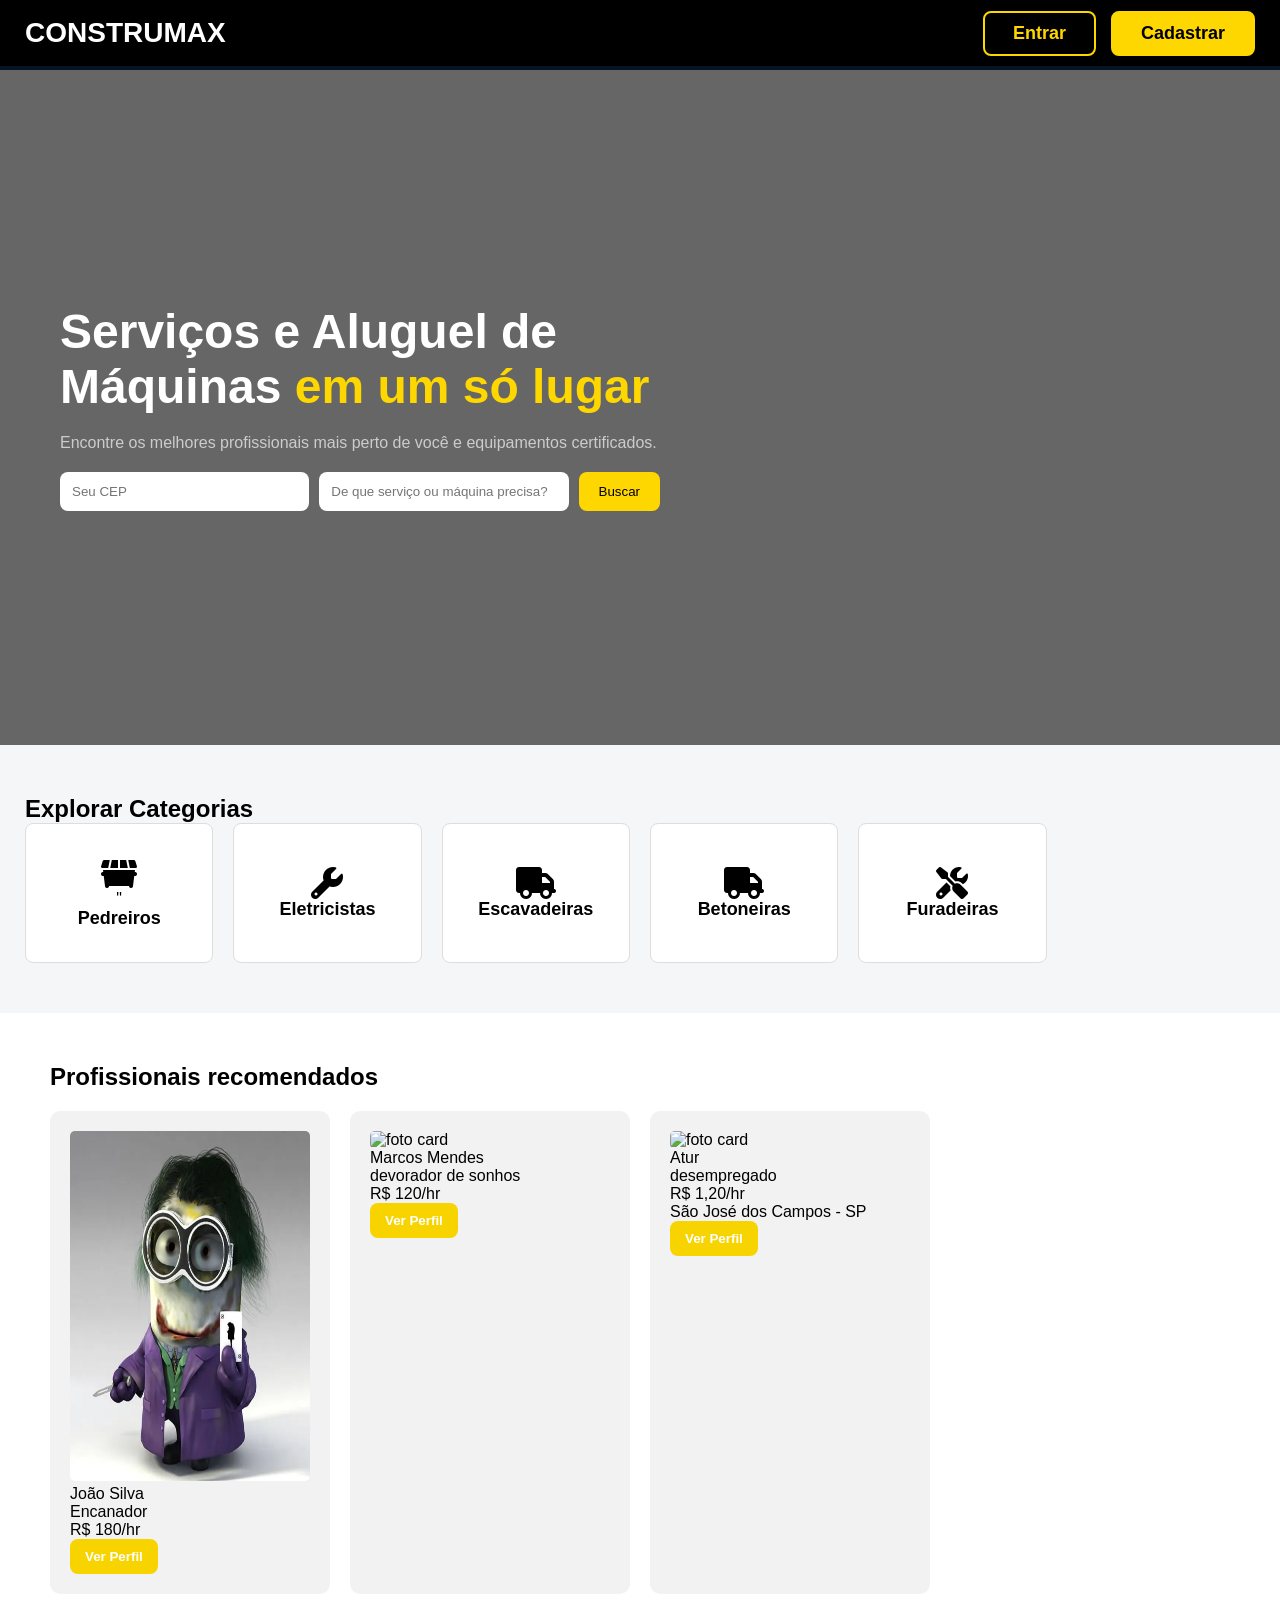
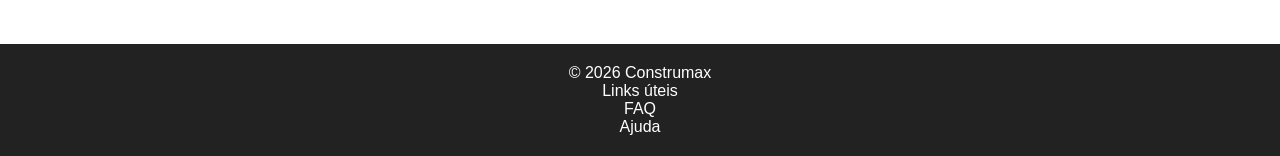
==== TCC.-definitivo-main-main/index.html @ 92649231 "resolvendo oq eu fiz de errado (tudo)" ====
<!DOCTYPE html>
<html lang="pt-br">
<head>
<meta charset="UTF-8">
<meta name="viewport" content="width=device-width, initial-scale=1.0">
<title>Construmax</title>

<link rel="stylesheet" href="style.css">
<link rel="stylesheet" href="https://cdnjs.cloudflare.com/ajax/libs/font-awesome/6.5.1/css/all.min.css">
<link href="https://fonts.googleapis.com/css2?family=Bebas+Neue&family=Barlow:wght@400;500;600;700&display=swap" rel="stylesheet">
</head>

<body>
    
<header class="navbar">
    <div class="logo">
        <span>CONSTRUMAX</span>
    </div>


    <nav class="menu">
         <a href="#" class="fx-push">Início</a>
        <a href="#" class="fx-push"></a>
        <a href="#" class="fx-push"><svg xmlns="http://www.w3.org/2000/svg" width="16" height="16" fill="currentColor" class="bi bi-heart" viewBox="0 0 16 16">
  <path d="m8 2.748-.717-.737C5.6.281 2.514.878 1.4 3.053c-.523 1.023-.641 2.5.314 4.385.92 1.815 2.834 3.989 6.286 6.357 3.452-2.368 5.365-4.542 6.286-6.357.955-1.886.838-3.362.314-4.385C13.486.878 10.4.28 8.717 2.01zM8 15C-7.333 4.868 3.279-3.04 7.824 1.143q.09.083.176.171a3 3 0 0 1 .176-.17C12.72-3.042 23.333 4.867 8 15"/>
</svg> Favoritos</a>
        <a href="#" class="fx-push"><svg xmlns="http://www.w3.org/2000/svg" width="16" height="16" fill="currentColor" class="bi bi-chat-left" viewBox="0 0 16 16">
  <path d="M14 1a1 1 0 0 1 1 1v8a1 1 0 0 1-1 1H4.414A2 2 0 0 0 3 11.586l-2 2V2a1 1 0 0 1 1-1zM2 0a2 2 0 0 0-2 2v12.793a.5.5 0 0 0 .854.353l2.853-2.853A1 1 0 0 1 4.414 12H14a2 2 0 0 0 2-2V2a2 2 0 0 0-2-2z"/>
</svg> Chat </a>


    </nav>
    <div class="nav-buttons">
        <button class="btn-login">Entrar</button>
        <button class="btn-cadastro">Cadastrar</button>
    </div>
    </nav>
</header>


<section class="hero">
    <div class="hero-content">
        <h1>
            Serviços e Aluguel de Máquinas
            <span>em um só lugar</span>
        </h1>


        <p>
            Encontre os melhores profissionais mais perto de você e equipamentos certificados.
        </p>


        <div class="search-box">
            <input type="text" placeholder= "Seu CEP">
            <input type="text" placeholder="De que serviço ou máquina precisa?">
            <button>Buscar</button>
        </div>
    </div>
</section>


<section class="categorias">


    <h2>Explorar Categorias</h2>


    <div class="categorias-grid">
        <div class="servico-card">
            <i class="fa-solid fa-dumpster"></i>"
            <h3>Pedreiros</h3>
        </div>


        <div class="servico-card">
            <i class="fa-solid fa-wrench"></i>
            <h3>Eletricistas</h3>
        </div>


        <div class="servico-card">
            <i class="fa-solid fa-truck"></i>
            <h3>Escavadeiras</h3>
        </div>


        <div class="servico-card">
            <i class="fa-solid fa-truck"></i>
            <h3>Betoneiras</h3>
        </div>


        <div class="servico-card">
            <i class="fa-solid fa-screwdriver-wrench"></i>
            <h3>Furadeiras</h3>
        </div>
    </div>
</section>


<section class="profissionais">
    <h2>Profissionais recomendados</h2>


    <div class="cards">
        <div class="card">
            <img src="/TCC.-definitivo-main-main/img/minions-assasino.webp" alt="foto card">
            <p>João Silva</p>
            <p>Encanador</p>
            <p>R$ 180/hr</p>
            <button >Ver Perfil</button>
        </div>


        <div class="card">
            <img src="/TCC.-definitivo-main-main/img/minios-django.webp" alt="foto card">
            <p>Marcos Mendes</p>
            <p>devorador de sonhos </p>
            <p>R$ 120/hr</p>
            <button>Ver Perfil</button>
        </div>


        <div class="card">
            <img src="/TCC.-definitivo-main-main/img/mionios-subzero.webp" alt="foto card">
            <p>Atur</p>
            <p> desempregado</p>
            <p>R$ 1,20/hr</p>
            <p>São José dos Campos - SP</p>
            <button>Ver Perfil</button>
        </div>
    </div>
</section>




<footer class="footer">
    <p> © 2026 Construmax</p>
    <p>Links úteis</p>
    <p>FAQ</p>
    <p>Ajuda</p>
</footer>




</body>
</html>
---- TCC.-definitivo-main-main/style.css ----
* {
    margin: 0;
    padding: 0;
    box-sizing: border-box;
    font-family: Arial, sans-serif;
}




/* começo do negocio */
.navbar {
    height: 70px;
    background: #000;
    border-bottom: 4px solid #071426;
    display: flex;
    align-items: center;
    justify-content: space-between;
    padding: 0 25px;
}


.logo {
    display: flex;
    align-items: center;
    gap: 12px;
    color: white;
    font-size: 28px;
    font-weight: bold;
}
.menu {
    display: flex;
    gap: 45px;
}


.menu a {
    color: rgb(0, 0, 0);
    text-decoration: none;
    font-size: 18px;
    font-weight: bold;
}


.nav-buttons {
    display: flex;
    gap: 15px;
}


.nav-buttons button {
    padding: 10px 28px;
    border-radius: 8px;
    font-size: 18px;
    font-weight: bold;
    cursor: pointer;
}


.btn-login {
    background: transparent;
    color: #FFD700;
    border: 2px solid #FFD700;
}


.btn-cadastro {
    background: #FFD700;
    color: black;
    border: 2px solid #FFD700;
}


/* BOTAO COM EFEITO */
.fx-push {
    color: #000000;
    background: linear-gradient(145deg, #FFD700 0%);
    box-shadow: 0 2px 0 #000000, 0 1px 3px rgba(0, 0, 0, 0.3);
    transition: all 0.1s ease;
    padding: 8px 15px;
    border-radius: 5px;
    display: inline-block;
}


.fx-push:hover {
    box-shadow: 0 2px 0 #000000, 0 1px 1px rgba(0, 0, 0, 0.3);
    transform: translateY(4px);
}


.fx-push:active {
    box-shadow: 0 0 0 #000000, 0 1px 2px rgba(0, 0, 0, 0.3);
    transform: translateY(2px);
}
/* layout de inicio */
.hero {
    height: 75vh;
    background: url('https://i.ytimg.com/vi/7lHr6QIutrg/maxresdefault.jpg') no-repeat center/cover;
    position: relative;
    display: flex;
    align-items: center;
    padding: 60px;
}


.hero:before {
    content: "";
    position: absolute;
    inset: 0;
    background: rgba(0, 0, 0, 0.6);
}


.hero-content {
    position: relative;
    max-width: 600px;
    color: white;
}


.hero h1 {
    font-size: 48px;
}


.hero span {
    color: #FFD700;
}


.hero p {
    margin: 20px 0;
    color: #ccc;
}




/* a caixinha de busca */
.search-box {
    display: flex;
    gap: 10px;
}


.search-box input {
    flex: 1;
    padding: 12px;
    border-radius: 8px;
    border: none;
}


.search-box button {
    padding: 12px 20px;
    border: none;
    border-radius: 8px;
    background: #FFD700;
    cursor: pointer;
}




/* CATEGORIAS aba */
.categorias {
    background: #f5f6f8;
    padding: 50px 25px;
    text-align: left;
}


.categorias-grid {
    display: grid;
    grid-template-columns: repeat(6, 1fr);
    gap: 20px;
}




/* CARDS DE CATEGORIAS */
.servico-card {
    height: 140px;
    background: white;
    border: 1px solid #ddd;
    border-radius: 8px;
    display: flex;
    flex-direction: column;
    align-items: center;
    justify-content: center;
    gap: center;
    cursor: pointer;
    transition: 0.3s ease;
}


.servico-card i {
    font-size: 32px;
    color: #000;
}


.servico-card h3 {
    font-size: 18px;
    color: #000000;
}


.servico-card:hover {
    transform: translateY(-6px);
    background: #FFD700;
    box-shadow: 0 8px 18px rgba(0, 0, 0, 0.15);
}


.servico-card:hover h3,
.servico-card:hover i {
    color: #000;
}




/* PROFISSIONAIS ais ais  */
.profissionais {
    padding: 50px;
    text-align: left;
}


.cards {
    display: grid;
    grid-template-columns: repeat(4, 2fr);
    justify-content: center;
    gap: 20px;
    margin-top: 20px;
}




/* CARDS DE PROFISSIONAIS slay */
.card {
    padding: 20px;
    background: #f2f2f2;
    border-radius: 10px;
    transition: transform 0.3s ease, box-shadow 0.3s ease;
}


.card:hover {
    transform: translateY(-8px);
    box-shadow: 0 8px 20px rgba(0, 0, 0, 0.2);
}


.card img {
    height: 350px;
    width: 100%;
    border-radius: 5px;
    transition: transform 0.3s ease;
}


.card:hover img {
    transform: scale(1.03);
}


.card button {
    color: white;
    border: none;
    background-color: rgba(247, 212, 0, 1);
    padding: 10px 15px;
    border-radius: 8px;
    cursor: pointer;
    font-weight: bold;
    transition: 0.3s;
}


.card button:hover {
    background-color: rgba(247, 212, 0, 0.8);
    transform: scale(1.1);
}




/* aquela parte final q ningeum le */
.footer {
    background: #222;
    color: white;
    padding: 20px;
    text-align: center;
}
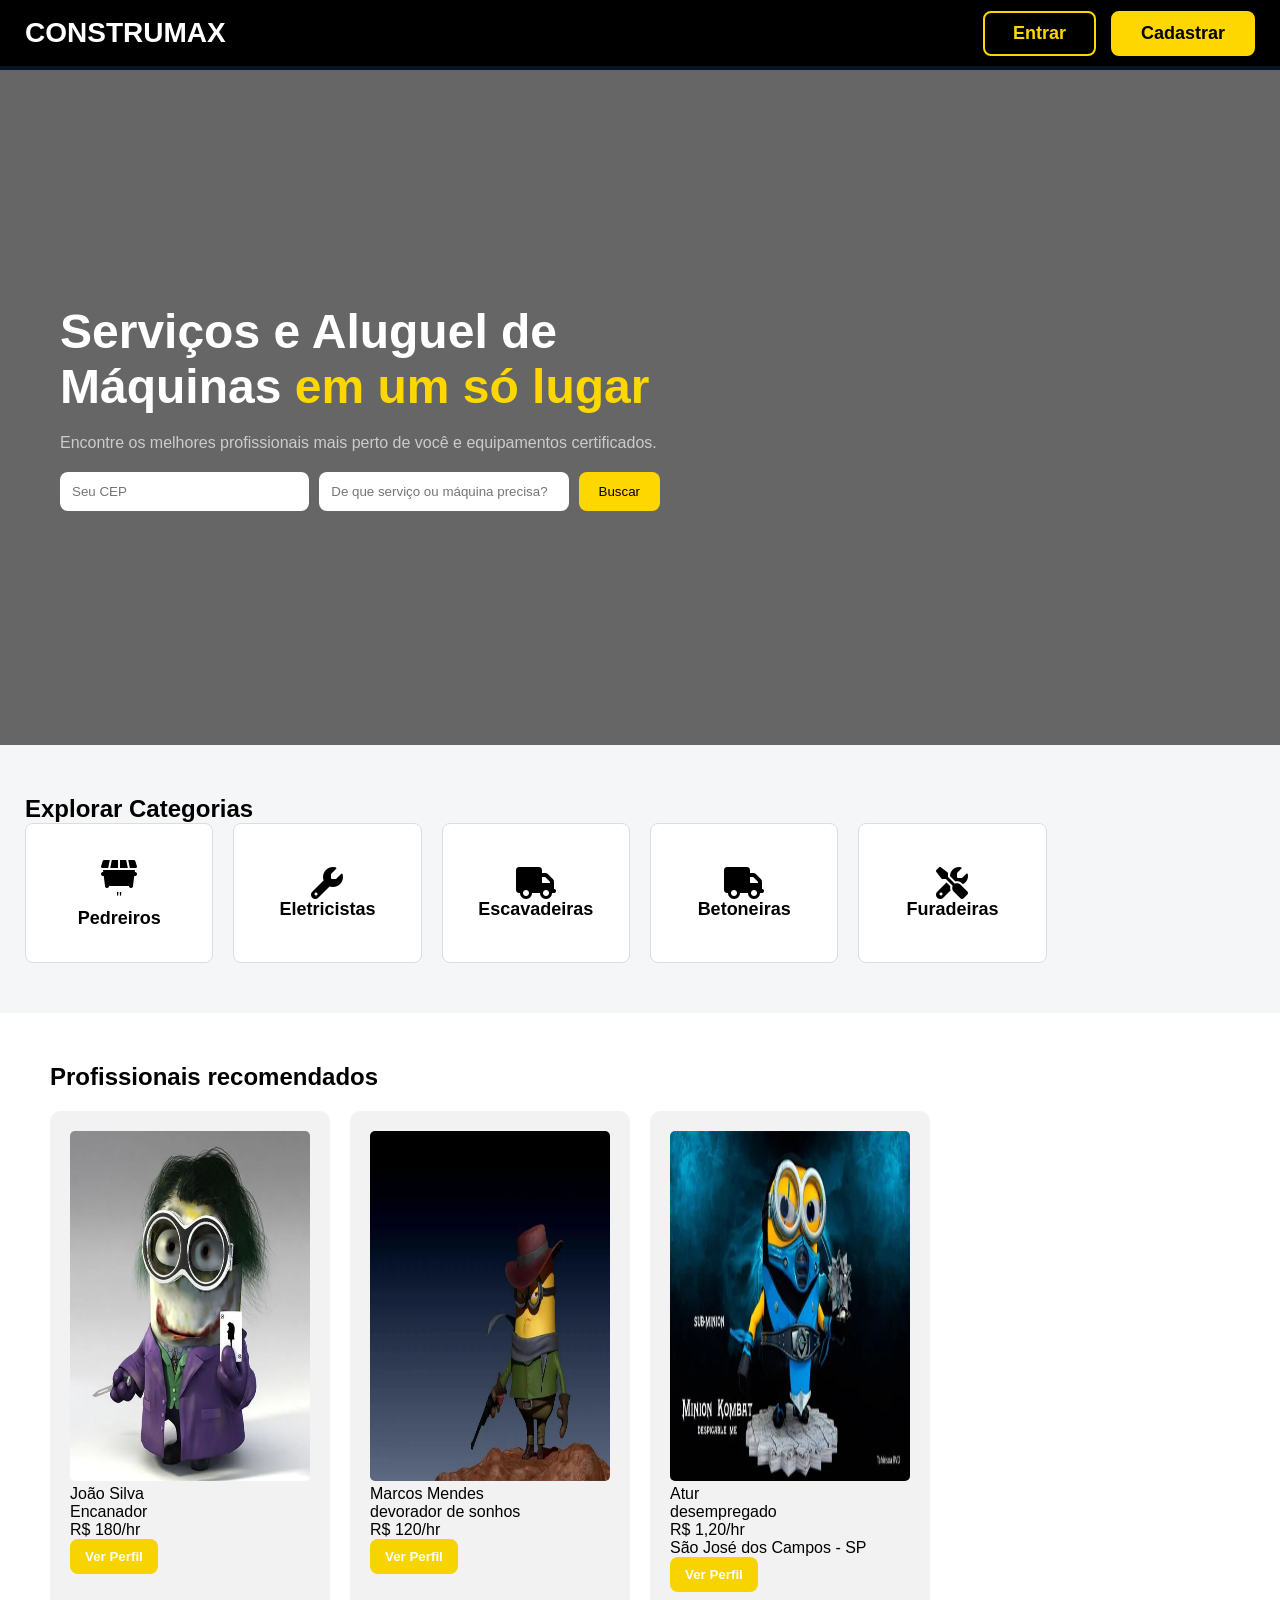
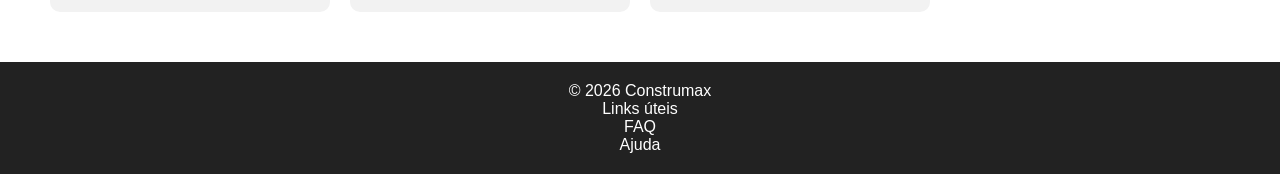
==== commit 34edc462: "acho que agora foi nao e possivel" ====
--- a/TCC.-definitivo-main-main/index.html
+++ b/TCC.-definitivo-main-main/index.html
@@ -105,7 +105,7 @@
 
     <div class="cards">
         <div class="card">
-            <img src="/TCC.-definitivo-main-main/img/minions-assasino.webp" alt="foto card">
+            <img src="img/minions-assasino.webp" alt="foto card">
             <p>João Silva</p>
             <p>Encanador</p>
             <p>R$ 180/hr</p>
@@ -114,7 +114,7 @@
 
 
         <div class="card">
-            <img src="/TCC.-definitivo-main-main/img/minios-django.webp" alt="foto card">
+            <img src="img/minios-django.webp" alt="foto card">
             <p>Marcos Mendes</p>
             <p>devorador de sonhos </p>
             <p>R$ 120/hr</p>
@@ -123,7 +123,7 @@
 
 
         <div class="card">
-            <img src="/TCC.-definitivo-main-main/img/mionios-subzero.webp" alt="foto card">
+            <img src="img/mionios-subzero.webp" alt="foto card">
             <p>Atur</p>
             <p> desempregado</p>
             <p>R$ 1,20/hr</p>
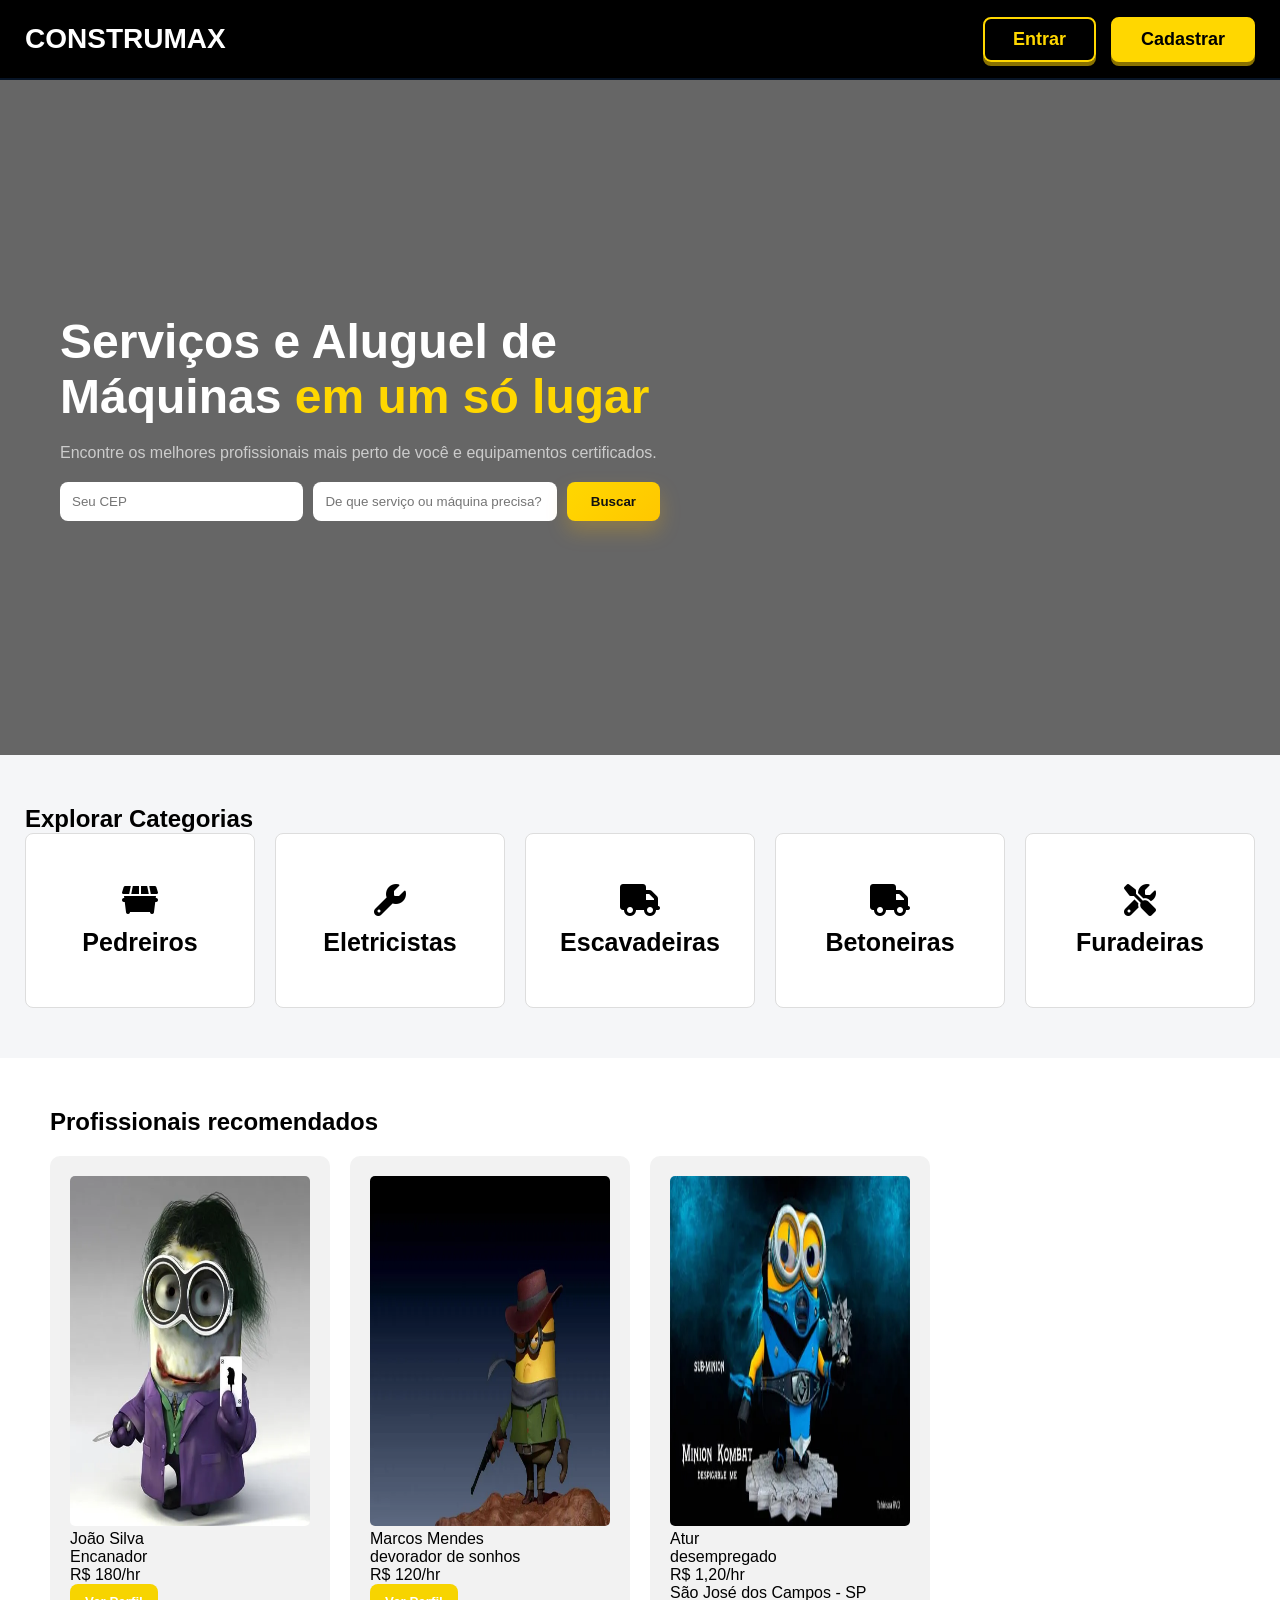
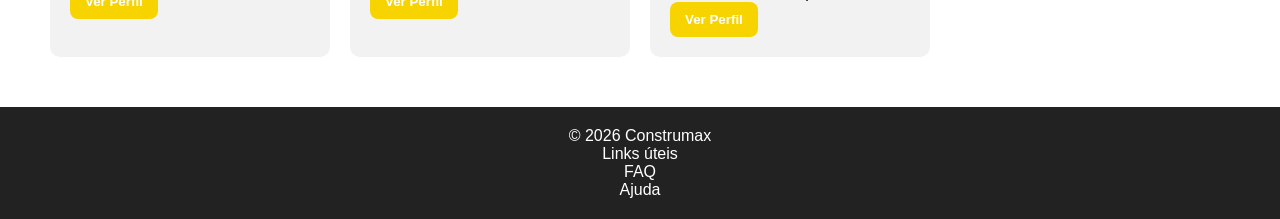
==== commit 38d7a6a9: "mudanca nas categorias, ainda precisa mudar" ====
--- a/TCC.-definitivo-main-main/index.html
+++ b/TCC.-definitivo-main-main/index.html
@@ -18,9 +18,9 @@
     </div>
 
 
-    <nav class="menu">
+    <nav class="menu"> 
          <a href="#" class="fx-push">Início</a>
-        <a href="#" class="fx-push"></a>
+        <a href="#" class="fx-push">bota aqlgo aqui</a>
         <a href="#" class="fx-push"><svg xmlns="http://www.w3.org/2000/svg" width="16" height="16" fill="currentColor" class="bi bi-heart" viewBox="0 0 16 16">
   <path d="m8 2.748-.717-.737C5.6.281 2.514.878 1.4 3.053c-.523 1.023-.641 2.5.314 4.385.92 1.815 2.834 3.989 6.286 6.357 3.452-2.368 5.365-4.542 6.286-6.357.955-1.886.838-3.362.314-4.385C13.486.878 10.4.28 8.717 2.01zM8 15C-7.333 4.868 3.279-3.04 7.824 1.143q.09.083.176.171a3 3 0 0 1 .176-.17C12.72-3.042 23.333 4.867 8 15"/>
 </svg> Favoritos</a>
@@ -30,7 +30,7 @@
 
 
     </nav>
-    <div class="nav-buttons">
+    <div class="nav-buttons"> 
         <button class="btn-login">Entrar</button>
         <button class="btn-cadastro">Cadastrar</button>
     </div>
@@ -45,7 +45,6 @@
             <span>em um só lugar</span>
         </h1>
 
-
         <p>
             Encontre os melhores profissionais mais perto de você e equipamentos certificados.
         </p>
@@ -54,21 +53,20 @@
         <div class="search-box">
             <input type="text" placeholder= "Seu CEP">
             <input type="text" placeholder="De que serviço ou máquina precisa?">
-            <button>Buscar</button>
+            <button class="btn-buscar">Buscar</button>
         </div>
     </div>
 </section>
 
 
-<section class="categorias">
-
+<section class="categorias"> 
 
     <h2>Explorar Categorias</h2>
 
 
     <div class="categorias-grid">
         <div class="servico-card">
-            <i class="fa-solid fa-dumpster"></i>"
+            <i class="fa-solid fa-dumpster"></i>
             <h3>Pedreiros</h3>
         </div>
 
@@ -99,7 +97,7 @@
 </section>
 
 
-<section class="profissionais">
+<section class="profissionais"> 
     <h2>Profissionais recomendados</h2>
 
 
@@ -136,7 +134,7 @@
 
 
 
-<footer class="footer">
+<footer class="footer"> 
     <p> © 2026 Construmax</p>
     <p>Links úteis</p>
     <p>FAQ</p>
--- a/TCC.-definitivo-main-main/style.css
+++ b/TCC.-definitivo-main-main/style.css
@@ -10,9 +10,9 @@
 
 /* começo do negocio */
 .navbar {
-    height: 70px;
-    background: #000;
-    border-bottom: 4px solid #071426;
+    height: 80px;
+    background: #000000;
+    border-bottom: 2px solid #071426;
     display: flex;
     align-items: center;
     justify-content: space-between;
@@ -28,13 +28,13 @@
     font-size: 28px;
     font-weight: bold;
 }
-.menu {
+.menu { 
     display: flex;
     gap: 45px;
 }
 
 
-.menu a {
+.menu a { /* a barra de navegação */
     color: rgb(0, 0, 0);
     text-decoration: none;
     font-size: 18px;
@@ -56,22 +56,43 @@
     cursor: pointer;
 }
 
+.btn-login, /* efeito de botao login e cadastro */
+.btn-cadastro {
+    transition: transform 0.15s ease, box-shadow 0.15s ease, background 0.15s ease, color 0.15s ease;
+    cursor: pointer;
+}
 
 .btn-login {
     background: transparent;
     color: #FFD700;
     border: 2px solid #FFD700;
-}
-
-
-.btn-cadastro {
+    box-shadow: 0 4px 0 #8a7200, 0 4px 8px rgba(0, 0, 0, 0.25);
+}
+
+
+.btn-cadastro { /* efeito de botao login e cadastro */
     background: #FFD700;
     color: black;
     border: 2px solid #FFD700;
-}
-
-
-/* BOTAO COM EFEITO */
+    box-shadow: 0 4px 0 #8a7200, 0 4px 8px rgba(0, 0, 0, 0.25);
+}
+
+.btn-login:hover, /* animação de botao login e cadastro */
+.btn-cadastro:hover {
+    transform: translateY(2px);
+    box-shadow: 0 2px 0 #8a7200, 0 2px 5px rgba(0, 0, 0, 0.25);
+}
+
+.btn-login:active,
+.btn-cadastro:active {
+    transform: translateY(4px);
+    box-shadow: 0 0 0 #8a7200, 0 1px 2px rgba(0, 0, 0, 0.3);
+}
+
+
+
+
+/* BOTAO COM EFEITO DE CIMA */
 .fx-push {
     color: #000000;
     background: linear-gradient(145deg, #FFD700 0%);
@@ -135,8 +156,6 @@
 }
 
 
-
-
 /* a caixinha de busca */
 .search-box {
     display: flex;
@@ -153,48 +172,78 @@
 
 
 .search-box button {
-    padding: 12px 20px;
+    position: relative;
+    padding: 12px 24px;
     border: none;
     border-radius: 8px;
-    background: #FFD700;
-    cursor: pointer;
-}
-
-
+    background: linear-gradient(135deg, #FFD700 0%, #FFC700 100%);
+    color: #111;
+    font-weight: bold;
+    cursor: pointer;
+    transition: transform 0.2s ease, box-shadow 0.2s ease, background 0.2s ease;
+    box-shadow: 0 10px 20px rgba(255, 184, 0, 0.25);
+    overflow: hidden;
+}
+
+.search-box button::after {
+    content: "";
+    position: absolute;
+    inset: 0;
+    background: radial-gradient(circle at top left, rgba(255,255,255,0.7), transparent 45%);
+    opacity: 0;
+    transition: opacity 0.3s ease, transform 0.3s ease;
+    transform: scale(0.8);
+    pointer-events: none;
+}
+
+.search-box button:hover {
+    transform: translateY(-2px) scale(1.02);
+    box-shadow: 0 14px 28px rgba(255, 184, 0, 0.3);
+}
+
+.search-box button:hover::after {
+    opacity: 1;
+    transform: scale(1.1);
+}
+
+.search-box button:active {
+    transform: scale(0.98);
+    box-shadow: 0 8px 16px rgba(255, 160, 0, 0.3);
+}
 
 
 /* CATEGORIAS aba */
 .categorias {
-    background: #f5f6f8;
+   background: #f5f6f8;
     padding: 50px 25px;
     text-align: left;
 }
 
-
 .categorias-grid {
     display: grid;
-    grid-template-columns: repeat(6, 1fr);
+    width: 100%;
+    grid-template-columns: repeat(5, 1fr);
     gap: 20px;
 }
-
-
 
 
 /* CARDS DE CATEGORIAS */
 .servico-card {
-    height: 140px;
+    width: 100%;
+    height: 175px;
     background: white;
     border: 1px solid #ddd;
     border-radius: 8px;
+
     display: flex;
     flex-direction: column;
     align-items: center;
     justify-content: center;
-    gap: center;
+    gap: 12px;
+
     cursor: pointer;
     transition: 0.3s ease;
 }
-
 
 .servico-card i {
     font-size: 32px;
@@ -203,7 +252,7 @@
 
 
 .servico-card h3 {
-    font-size: 18px;
+    font-size: 25px;
     color: #000000;
 }
 
@@ -231,14 +280,12 @@
 
 
 .cards {
+    max-width: 1300px;
+    margin: 20px auto 0;
     display: grid;
-    grid-template-columns: repeat(4, 2fr);
-    justify-content: center;
+    grid-template-columns: repeat(4, 1fr);
     gap: 20px;
-    margin-top: 20px;
-}
-
-
+}
 
 
 /* CARDS DE PROFISSIONAIS slay */
@@ -296,3 +343,9 @@
     padding: 20px;
     text-align: center;
 }
+*sai dai neguinho* {
+    margin: 0;
+    padding: 0;
+    box-sizing: border-box;
+    font-family: Arial, sans-serif;
+}
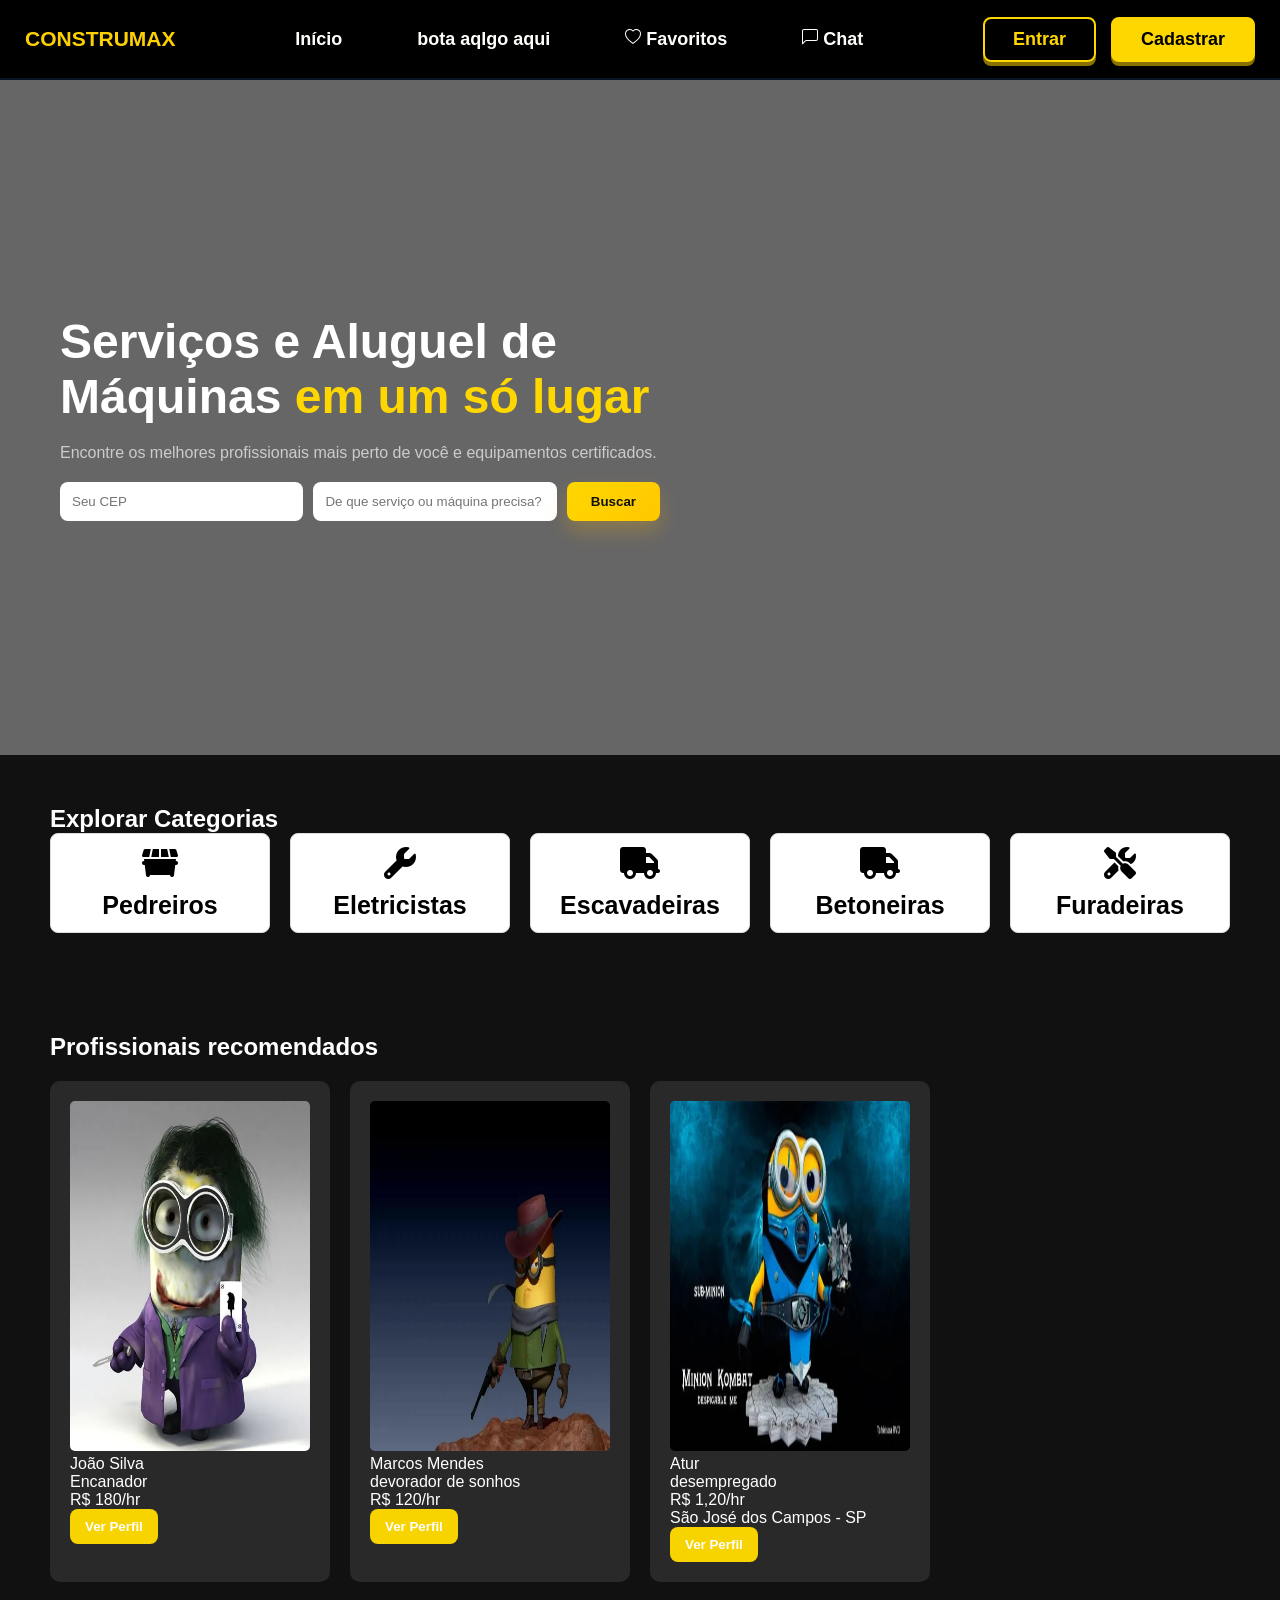
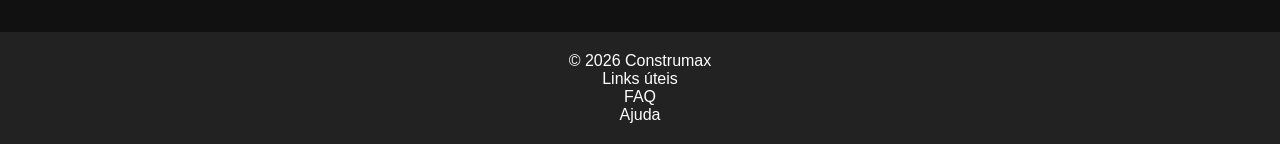
==== commit a35e0a35: "mudei mas deu ruim" ====
--- a/TCC.-definitivo-main-main/index.html
+++ b/TCC.-definitivo-main-main/index.html
@@ -27,14 +27,13 @@
         <a href="#" class="fx-push"><svg xmlns="http://www.w3.org/2000/svg" width="16" height="16" fill="currentColor" class="bi bi-chat-left" viewBox="0 0 16 16">
   <path d="M14 1a1 1 0 0 1 1 1v8a1 1 0 0 1-1 1H4.414A2 2 0 0 0 3 11.586l-2 2V2a1 1 0 0 1 1-1zM2 0a2 2 0 0 0-2 2v12.793a.5.5 0 0 0 .854.353l2.853-2.853A1 1 0 0 1 4.414 12H14a2 2 0 0 0 2-2V2a2 2 0 0 0-2-2z"/>
 </svg> Chat </a>
-
-
     </nav>
+    
     <div class="nav-buttons"> 
         <button class="btn-login">Entrar</button>
         <button class="btn-cadastro">Cadastrar</button>
     </div>
-    </nav>
+
 </header>
 
 
--- a/TCC.-definitivo-main-main/style.css
+++ b/TCC.-definitivo-main-main/style.css
@@ -24,8 +24,8 @@
     display: flex;
     align-items: center;
     gap: 12px;
-    color: white;
-    font-size: 28px;
+    color: #ffd000;
+    font-size: 21px;
     font-weight: bold;
 }
 .menu { 
@@ -33,9 +33,8 @@
     gap: 45px;
 }
 
-
 .menu a { /* a barra de navegação */
-    color: rgb(0, 0, 0);
+    color: #fffefa;
     text-decoration: none;
     font-size: 18px;
     font-weight: bold;
@@ -69,7 +68,6 @@
     box-shadow: 0 4px 0 #8a7200, 0 4px 8px rgba(0, 0, 0, 0.25);
 }
 
-
 .btn-cadastro { /* efeito de botao login e cadastro */
     background: #FFD700;
     color: black;
@@ -89,31 +87,24 @@
     box-shadow: 0 0 0 #8a7200, 0 1px 2px rgba(0, 0, 0, 0.3);
 }
 
-
-
-
-/* BOTAO COM EFEITO DE CIMA */
+/* BOTAO COM EFEITO  */
 .fx-push {
     color: #000000;
-    background: linear-gradient(145deg, #FFD700 0%);
-    box-shadow: 0 2px 0 #000000, 0 1px 3px rgba(0, 0, 0, 0.3);
     transition: all 0.1s ease;
     padding: 8px 15px;
-    border-radius: 5px;
     display: inline-block;
 }
-
 
 .fx-push:hover {
     box-shadow: 0 2px 0 #000000, 0 1px 1px rgba(0, 0, 0, 0.3);
     transform: translateY(4px);
 }
 
-
 .fx-push:active {
     box-shadow: 0 0 0 #000000, 0 1px 2px rgba(0, 0, 0, 0.3);
     transform: translateY(2px);
 }
+
 /* layout de inicio */
 .hero {
     height: 75vh;
@@ -124,14 +115,12 @@
     padding: 60px;
 }
 
-
 .hero:before {
     content: "";
     position: absolute;
     inset: 0;
     background: rgba(0, 0, 0, 0.6);
 }
-
 
 .hero-content {
     position: relative;
@@ -214,10 +203,13 @@
 
 /* CATEGORIAS aba */
 .categorias {
-   background: #f5f6f8;
-    padding: 50px 25px;
+    color: #ffffff;
+    padding:50px;
     text-align: left;
-}
+    background-color: #111;
+  
+}
+
 
 .categorias-grid {
     display: grid;
@@ -230,7 +222,7 @@
 /* CARDS DE CATEGORIAS */
 .servico-card {
     width: 100%;
-    height: 175px;
+    height: 100px;
     background: white;
     border: 1px solid #ddd;
     border-radius: 8px;
@@ -276,6 +268,8 @@
 .profissionais {
     padding: 50px;
     text-align: left;
+    color : white;
+   background-color: #111;
 }
 
 
@@ -291,7 +285,7 @@
 /* CARDS DE PROFISSIONAIS slay */
 .card {
     padding: 20px;
-    background: #f2f2f2;
+    background: #2a2929;
     border-radius: 10px;
     transition: transform 0.3s ease, box-shadow 0.3s ease;
 }
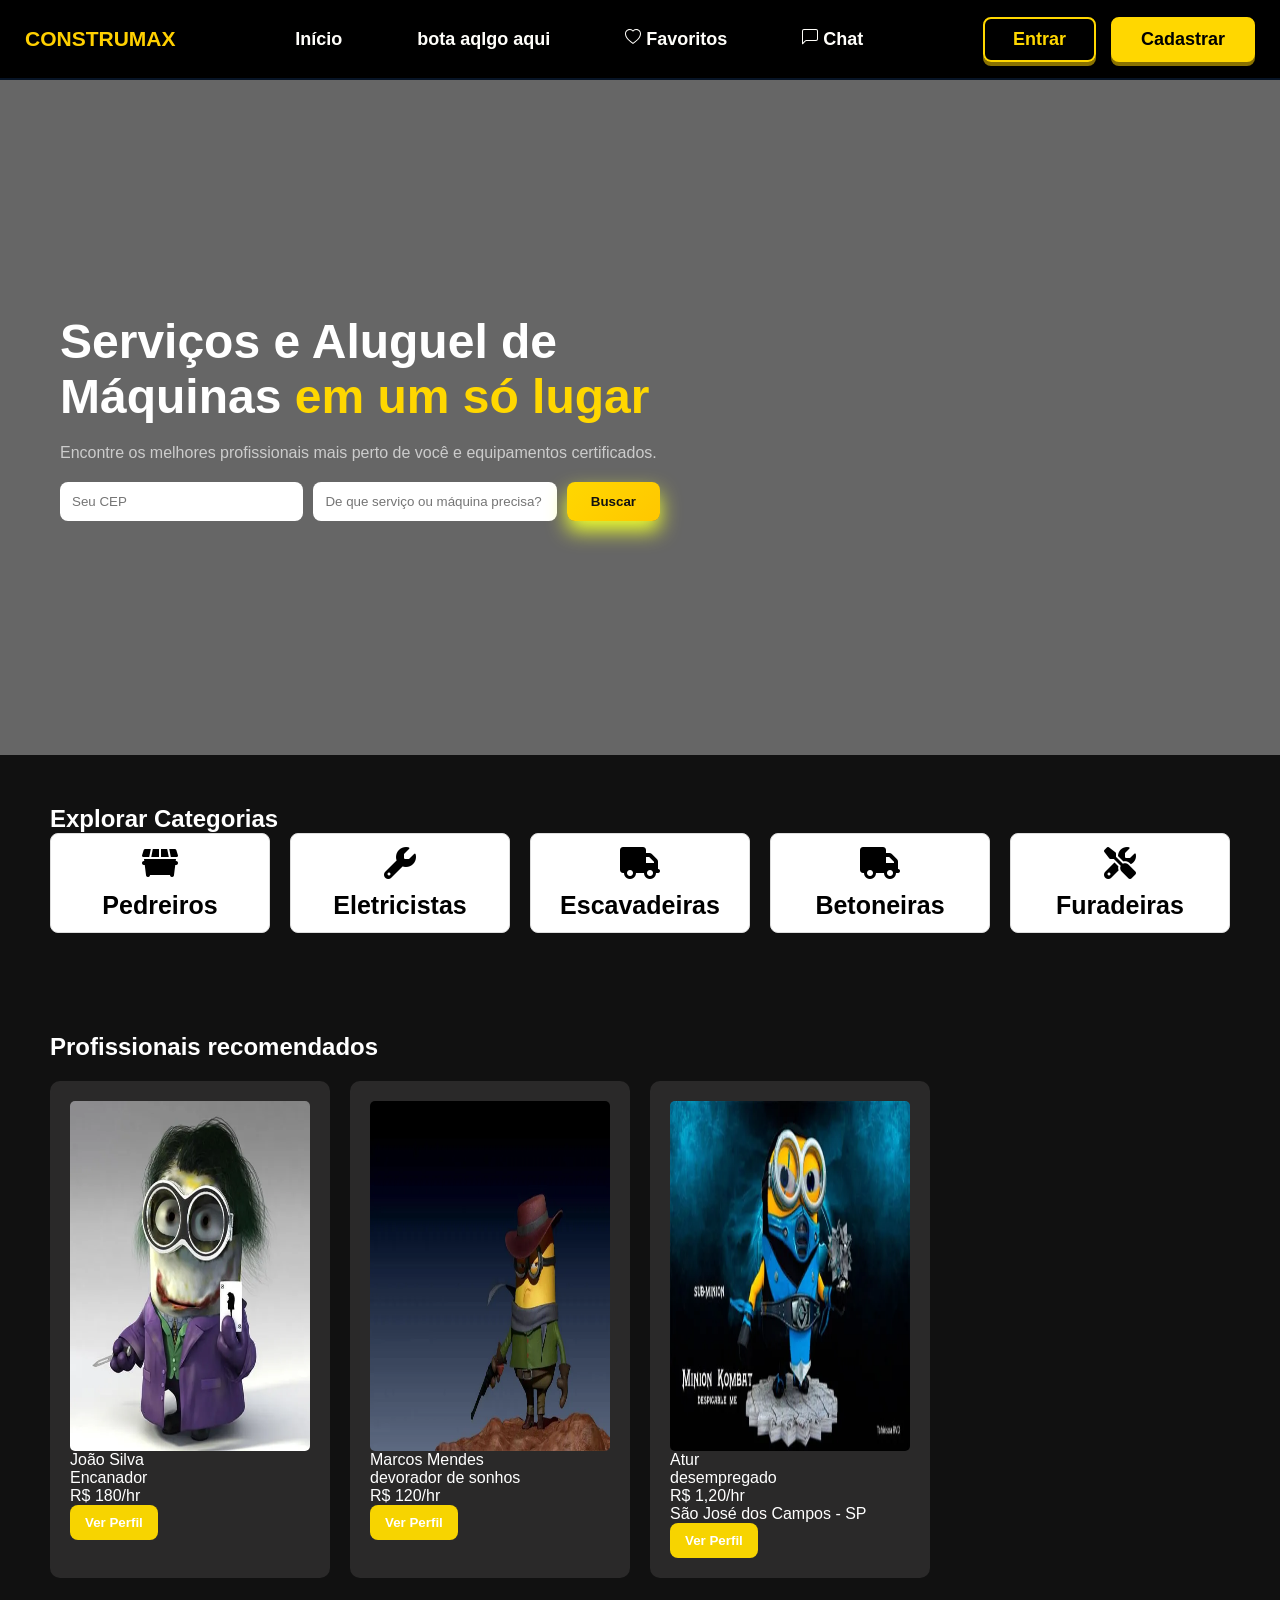
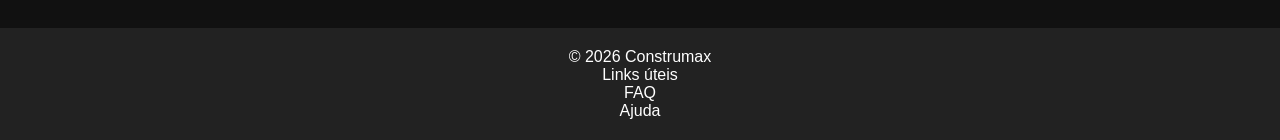
==== commit 2f150f8b: "agora ta no ar" ====
--- a/TCC.-definitivo-main-main/index.html
+++ b/TCC.-definitivo-main-main/index.html
@@ -1,5 +1,4 @@
-<!DOCTYPE html>
-<html lang="pt-br">
+
 <head>
 <meta charset="UTF-8">
 <meta name="viewport" content="width=device-width, initial-scale=1.0">
@@ -132,7 +131,6 @@
 
 
 
-
 <footer class="footer"> 
     <p> © 2026 Construmax</p>
     <p>Links úteis</p>
--- a/TCC.-definitivo-main-main/style.css
+++ b/TCC.-definitivo-main-main/style.css
@@ -4,8 +4,6 @@
     box-sizing: border-box;
     font-family: Arial, sans-serif;
 }
-
-
 
 
 /* começo do negocio */
@@ -170,7 +168,7 @@
     font-weight: bold;
     cursor: pointer;
     transition: transform 0.2s ease, box-shadow 0.2s ease, background 0.2s ease;
-    box-shadow: 0 10px 20px rgba(255, 184, 0, 0.25);
+    box-shadow: 0 10px 20px rgb(238, 255, 46);
     overflow: hidden;
 }
 
@@ -197,7 +195,7 @@
 
 .search-box button:active {
     transform: scale(0.98);
-    box-shadow: 0 8px 16px rgba(255, 160, 0, 0.3);
+    box-shadow: 0 8px 16px rgba(243, 255, 68, 0.945);
 }
 
 
@@ -337,9 +335,3 @@
     padding: 20px;
     text-align: center;
 }
-*sai dai neguinho* {
-    margin: 0;
-    padding: 0;
-    box-sizing: border-box;
-    font-family: Arial, sans-serif;
-}
